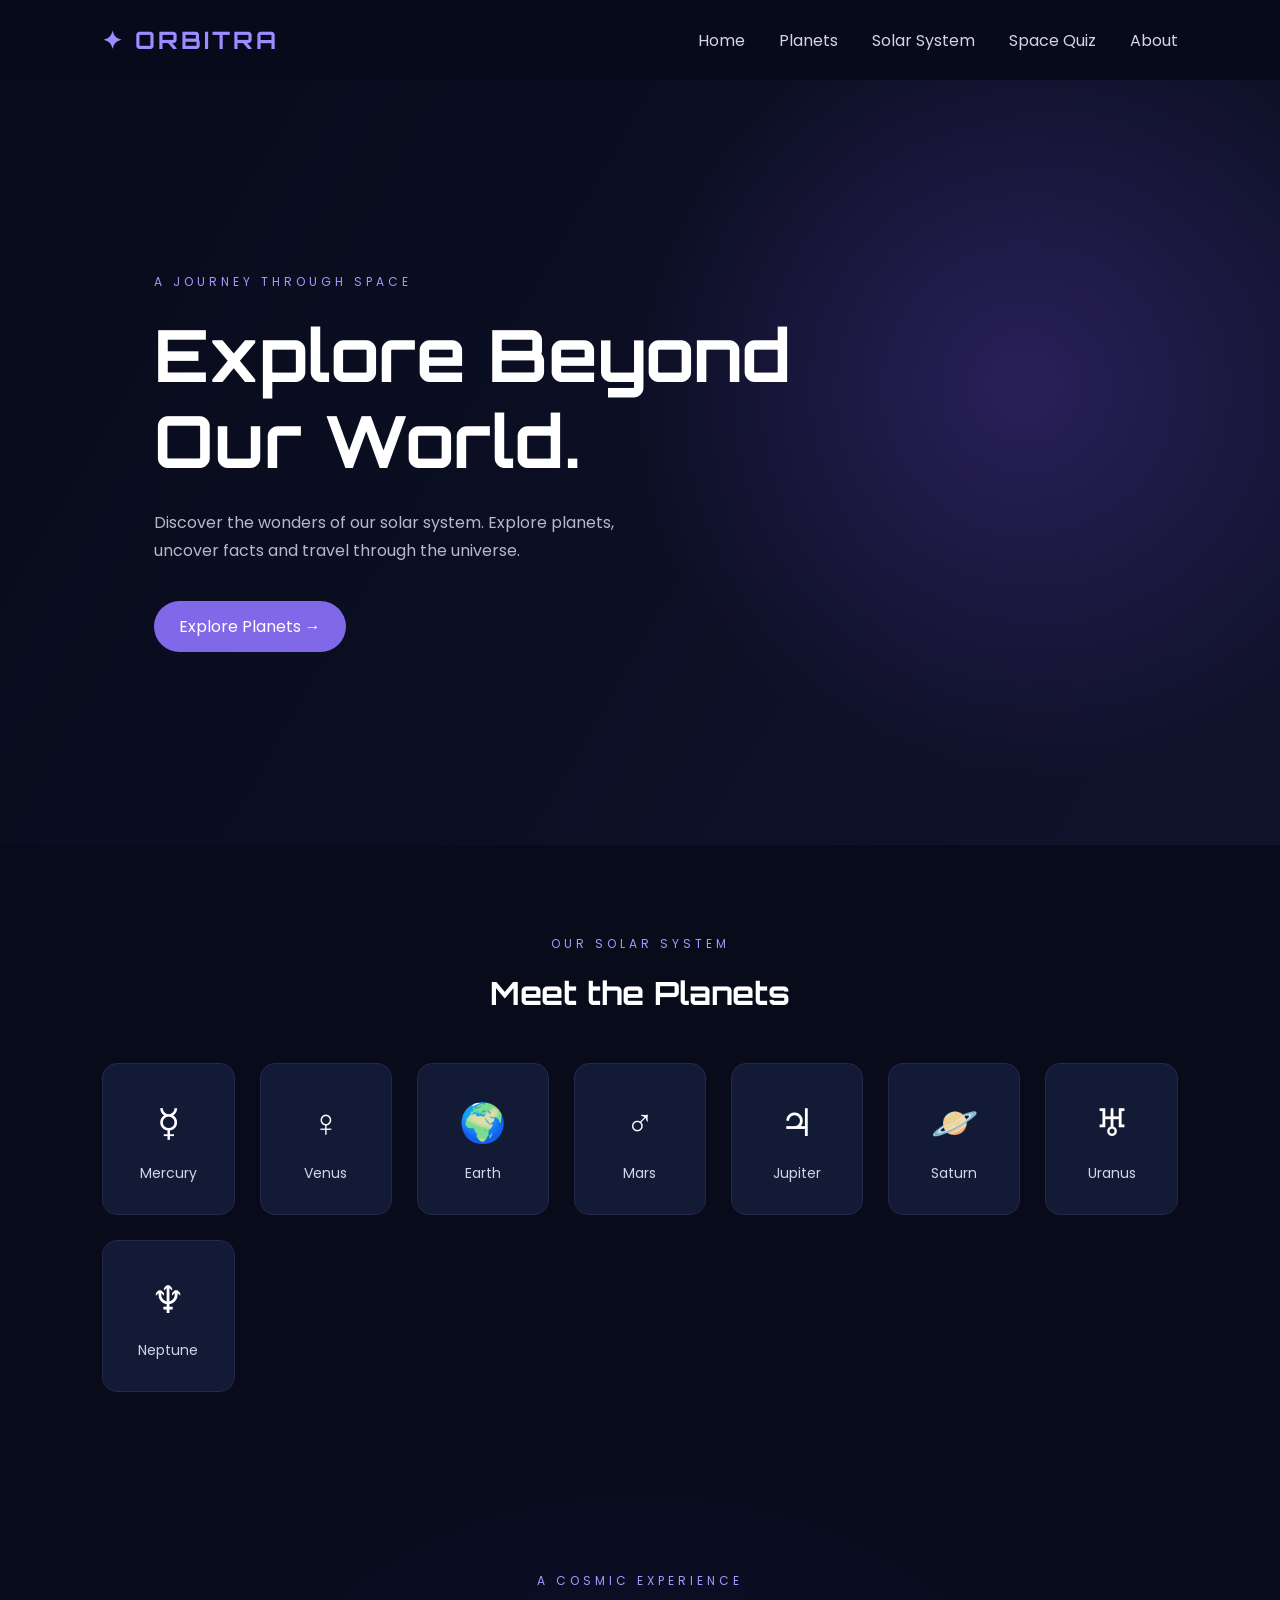
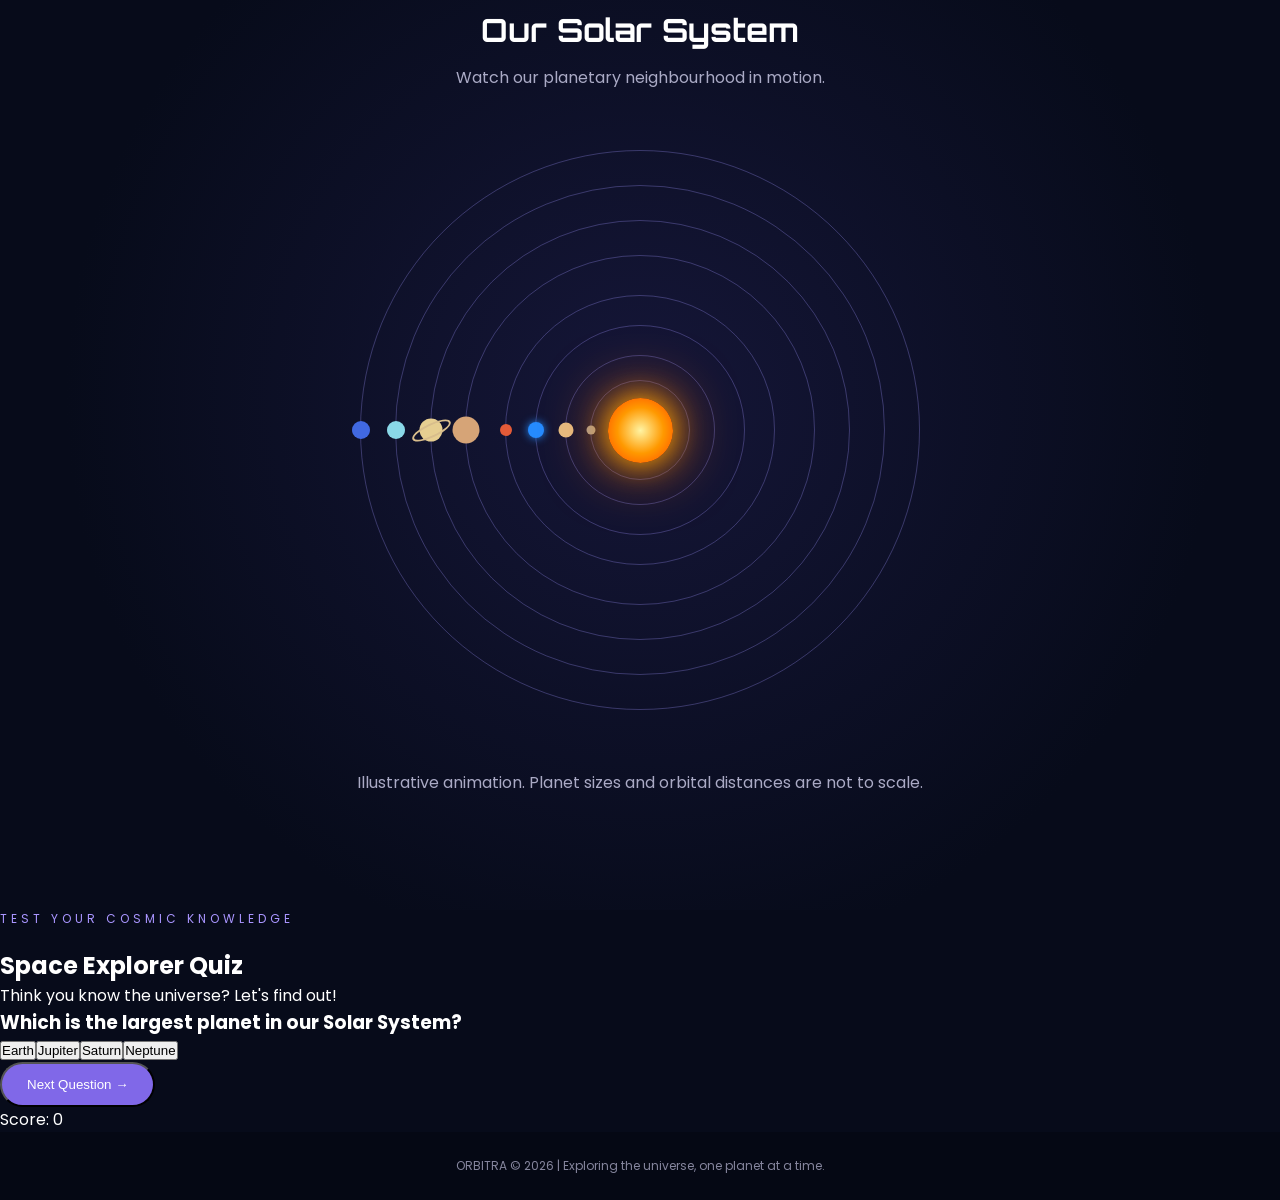
==== index.html @ 6ac7c770 "Prepare ORBITRA for GitHub Pages" ====
<!DOCTYPE html>
<html lang="en">
<head>
    <meta charset="UTF-8">
    <meta name="viewport" content="width=device-width, initial-scale=1.0">
    <title>ORBITRA | Explore the Universe</title>

    <link rel="stylesheet" href="style.css">
</head>

<body>

    <header>
        <h2 class="logo">✦ ORBITRA</h2>
        <nav>
            <a href="#home">Home</a>
            <a href="#planets">Planets</a>
            <a href="#solar-system">Solar System</a>
            <a href="#quiz">Space Quiz</a>
            <a href="#about">About</a>
        </nav>
    </header>

    <!-- HOME -->

    <section class="hero" id="home">
        <p class="tagline">A JOURNEY THROUGH SPACE</p>
        <h1>Explore Beyond<br>Our World.</h1>

        <p class="description">
            Discover the wonders of our solar system.
            Explore planets, uncover facts and travel
            through the universe.
        </p>

        <a href="#planets" class="explore-btn">Explore Planets →</a>
    </section>

    <!-- PLANETS -->

    <section class="planets" id="planets">
        <p class="tagline">OUR SOLAR SYSTEM</p>
        <h2>Meet the Planets</h2>

        <div class="planet-list">
            <div class="planet">☿<p>Mercury</p></div>
            <div class="planet">♀<p>Venus</p></div>
            <div class="planet">🌍<p>Earth</p></div>
            <div class="planet">♂<p>Mars</p></div>
            <div class="planet">♃<p>Jupiter</p></div>
            <div class="planet">🪐<p>Saturn</p></div>
            <div class="planet">♅<p>Uranus</p></div>
            <div class="planet">♆<p>Neptune</p></div>
        </div>
    </section>

    <!-- ANIMATED SOLAR SYSTEM -->

    <section class="solar-system-section" id="solar-system">

        <p class="tagline">A COSMIC EXPERIENCE</p>
        <h2>Our Solar System</h2>

        <p class="system-description">
            Watch our planetary neighbourhood in motion.
        </p>

        <div class="solar-system">
            <div class="sun"></div>

            <div class="orbit orbit-mercury">
                <div class="orbit-planet mercury"></div>
            </div>

            <div class="orbit orbit-venus">
                <div class="orbit-planet venus"></div>
            </div>

            <div class="orbit orbit-earth">
                <div class="orbit-planet earth"></div>
            </div>

            <div class="orbit orbit-mars">
                <div class="orbit-planet mars"></div>
            </div>

            <div class="orbit orbit-jupiter">
                <div class="orbit-planet jupiter"></div>
            </div>

            <div class="orbit orbit-saturn">
                <div class="orbit-planet saturn"></div>
            </div>

            <div class="orbit orbit-uranus">
                <div class="orbit-planet uranus"></div>
            </div>

            <div class="orbit orbit-neptune">
                <div class="orbit-planet neptune"></div>
            </div>
        </div>

        <p class="system-note">
            Illustrative animation. Planet sizes and orbital distances
            are not to scale.
        </p>

    </section>

    <!-- SPACE QUIZ -->

    <section class="quiz-section" id="quiz">

        <p class="tagline">TEST YOUR COSMIC KNOWLEDGE</p>
        <h2>Space Explorer Quiz</h2>

        <p class="quiz-description">
            Think you know the universe? Let's find out!
        </p>

        <div class="quiz-box">

            <h3 id="question">Loading question...</h3>

            <div id="answers" class="answers"></div>

            <p id="quizResult"></p>

            <button id="nextQuestion" class="explore-btn">
                Next Question →
            </button>

            <p id="quizScore">Score: 0</p>

        </div>

    </section>

    <!-- PLANET POPUP -->

    <div class="planet-popup" id="planetPopup">

        <div class="popup-content">

            <button class="close-btn" id="closePopup">×</button>

            <img id="planetImage" src="" alt="Planet">

            <h2 id="planetName">Planet Name</h2>

            <p id="planetDescription">
                Planet information will appear here.
            </p>

            <div class="planet-details">

                <p>
                    <strong>Distance from Sun:</strong>
                    <span id="planetDistance"></span>
                </p>

                <p>
                    <strong>Diameter:</strong>
                    <span id="planetDiameter"></span>
                </p>

                <p>
                    <strong>Average Temperature:</strong>
                    <span id="planetTemperature"></span>
                </p>

            </div>
        </div>
    </div>

    <!-- FOOTER -->

    <footer id="about">
        <p>
            ORBITRA © 2026 |
            Exploring the universe, one planet at a time.
        </p>
    </footer>

    <script src="script.js"></script>

</body>
</html>
---- style.css ----
@import url('https://fonts.googleapis.com/css2?family=Orbitron:wght@400;600;700&family=Poppins:wght@300;400;500;600&display=swap');

* {
    margin: 0;
    padding: 0;
    box-sizing: border-box;
}

html {
    scroll-behavior: smooth;
}

body {
    background: #070b1a;
    color: white;
    font-family: 'Poppins', sans-serif;
}

/* NAVIGATION */

header {
    display: flex;
    justify-content: space-between;
    align-items: center;
    padding: 25px 8%;
    background: rgba(7, 11, 26, 0.9);
}

.logo {
    font-family: 'Orbitron', sans-serif;
    color: #9d8cff;
    letter-spacing: 3px;
}

nav a {
    color: #d5d3e8;
    text-decoration: none;
    margin-left: 30px;
    transition: 0.3s;
}

nav a:hover {
    color: #a995ff;
}

/* HERO SECTION */

.hero {
    min-height: 85vh;
    display: flex;
    flex-direction: column;
    justify-content: center;
    padding: 80px 12%;
    background:
        radial-gradient(circle at 80% 40%, #29205a 0%, transparent 35%),
        linear-gradient(120deg, #070b1a, #11132d);
}

.tagline {
    color: #a995ff;
    letter-spacing: 4px;
    font-size: 12px;
    margin-bottom: 20px;
}

.hero h1 {
    font-family: 'Orbitron', sans-serif;
    font-size: clamp(38px, 6vw, 72px);
    line-height: 1.2;
    margin-bottom: 25px;
}

.description {
    color: #b8b8ca;
    max-width: 480px;
    line-height: 1.8;
    margin-bottom: 35px;
}

.explore-btn {
    display: inline-block;
    width: fit-content;
    padding: 13px 25px;
    background: #8068e8;
    color: white;
    text-decoration: none;
    border-radius: 30px;
    transition: 0.3s;
}

.explore-btn:hover {
    background: #a18cff;
    transform: translateY(-3px);
}

/* PLANETS SECTION */

.planets {
    padding: 90px 8%;
    text-align: center;
}

.planets h2 {
    font-family: 'Orbitron', sans-serif;
    font-size: 32px;
    margin-bottom: 50px;
}

.planet-list {
    display: grid;
    grid-template-columns: repeat(auto-fit, minmax(130px, 1fr));
    gap: 25px;
}

.planet {
    padding: 30px 10px;
    background: #131a35;
    border: 1px solid #29264d;
    border-radius: 15px;
    font-size: 38px;
    transition: 0.3s;
}

.planet:hover {
    transform: translateY(-8px);
    border-color: #9d8cff;
    box-shadow: 0 0 20px #8068e844;
}

.planet p {
    font-size: 14px;
    margin-top: 12px;
    color: #d5d3e8;
}

/* FOOTER */

footer {
    text-align: center;
    padding: 25px;
    color: #85859d;
    background: #050814;
    font-size: 12px;
}

/* PLANET INFORMATION POPUP */

.planet-popup {
    display: none;
    position: fixed;
    inset: 0;
    background: rgba(0, 0, 0, 0.85);
    justify-content: center;
    align-items: center;
    z-index: 1000;
    padding: 20px;
}

.popup-content {
    position: relative;
    background: #131a35;
    border: 1px solid #8068e8;
    border-radius: 20px;
    padding: 35px;
    width: 100%;
    max-width: 480px;
    text-align: center;
    box-shadow: 0 0 35px #8068e855;
}

.popup-content img {
    width: 170px;
    height: 170px;
    object-fit: contain;
    margin-bottom: 15px;
}

.popup-content h2 {
    font-family: 'Orbitron', sans-serif;
    color: #a995ff;
    margin-bottom: 15px;
}

.popup-content p {
    color: #d5d3e8;
    line-height: 1.7;
    margin-bottom: 12px;
}

.planet-details {
    margin-top: 25px;
    padding: 15px;
    background: #0b1025;
    border-radius: 12px;
    text-align: left;
}

.close-btn {
    position: absolute;
    top: 12px;
    right: 18px;
    background: none;
    border: none;
    color: white;
    font-size: 30px;
    cursor: pointer;
}

.close-btn:hover {
    color: #a995ff;
}

/* ANIMATED SOLAR SYSTEM */

.solar-system-section {display: block !important;
    padding: 90px 20px;
    text-align: center;
    overflow: hidden;
    background: radial-gradient(circle, #151638, #070b1a 70%);
}

.solar-system-section h2 {
    font-family: 'Orbitron', sans-serif;
    font-size: 32px;
    margin-bottom: 15px;
}

.system-description,
.system-note {
    color: #aaaac5;
    margin-bottom: 25px;
}

.solar-system {
    position: relative;
    width: 600px;
    height: 600px;
    max-width: 100%;
    margin: 40px auto;
    display: flex;
    align-items: center;
    justify-content: center;
}

/* SUN */

.sun {
    position: absolute;
    width: 65px;
    height: 65px;
    background: radial-gradient(circle, #fff4a3, #ff9900, #ff4500);
    border-radius: 50%;
    box-shadow: 0 0 30px #ffae00, 0 0 65px #ff6600;
    z-index: 2;
}

/* ORBITS */

.orbit {
    position: absolute;
    border: 1px solid rgba(160, 150, 255, 0.3);
    border-radius: 50%;
    animation: rotateOrbit linear infinite;
}

.orbit-planet {
    position: absolute;
    top: 50%;
    left: 0;
    transform: translate(-50%, -50%);
    border-radius: 50%;
}

/* PLANET SIZES AND COLOURS */

.orbit-mercury {
    width: 100px;
    height: 100px;
    animation-duration: 5s;
}

.mercury {
    width: 9px;
    height: 9px;
    background: #aaa49a;
}

.orbit-venus {
    width: 150px;
    height: 150px;
    animation-duration: 8s;
}

.venus {
    width: 15px;
    height: 15px;
    background: #e5bd83;
}

.orbit-earth {
    width: 210px;
    height: 210px;
    animation-duration: 11s;
}

.earth {
    width: 16px;
    height: 16px;
    background: #258bff;
    box-shadow: 0 0 8px #258bff;
}

.orbit-mars {
    width: 270px;
    height: 270px;
    animation-duration: 15s;
}

.mars {
    width: 12px;
    height: 12px;
    background: #e45b38;
}

.orbit-jupiter {
    width: 350px;
    height: 350px;
    animation-duration: 22s;
}

.jupiter {
    width: 27px;
    height: 27px;
    background: #d6a477;
}

.orbit-saturn {
    width: 420px;
    height: 420px;
    animation-duration: 28s;
}

.saturn {
    width: 23px;
    height: 23px;
    background: #e6ce91;
}

.saturn::after {
    content: "";
    position: absolute;
    width: 38px;
    height: 10px;
    border: 2px solid #d8bd8c;
    border-radius: 50%;
    top: 5px;
    left: -9px;
    transform: rotate(-25deg);
}

.orbit-uranus {
    width: 490px;
    height: 490px;
    animation-duration: 35s;
}

.uranus {
    width: 18px;
    height: 18px;
    background: #8ad8e8;
}

.orbit-neptune {
    width: 560px;
    height: 560px;
    animation-duration: 42s;
}

.neptune {
    width: 18px;
    height: 18px;
    background: #4169e1;
}

/* ORBIT ANIMATION */

@keyframes rotateOrbit {
    from {
        transform: rotate(0deg);
    }

    to {
        transform: rotate(360deg);
    }
}

/* MOBILE SCREEN */

@media (max-width: 650px) {
    .solar-system {
        transform: scale(0.65);
        transform-origin: center;
        margin: -50px auto;
    }
}
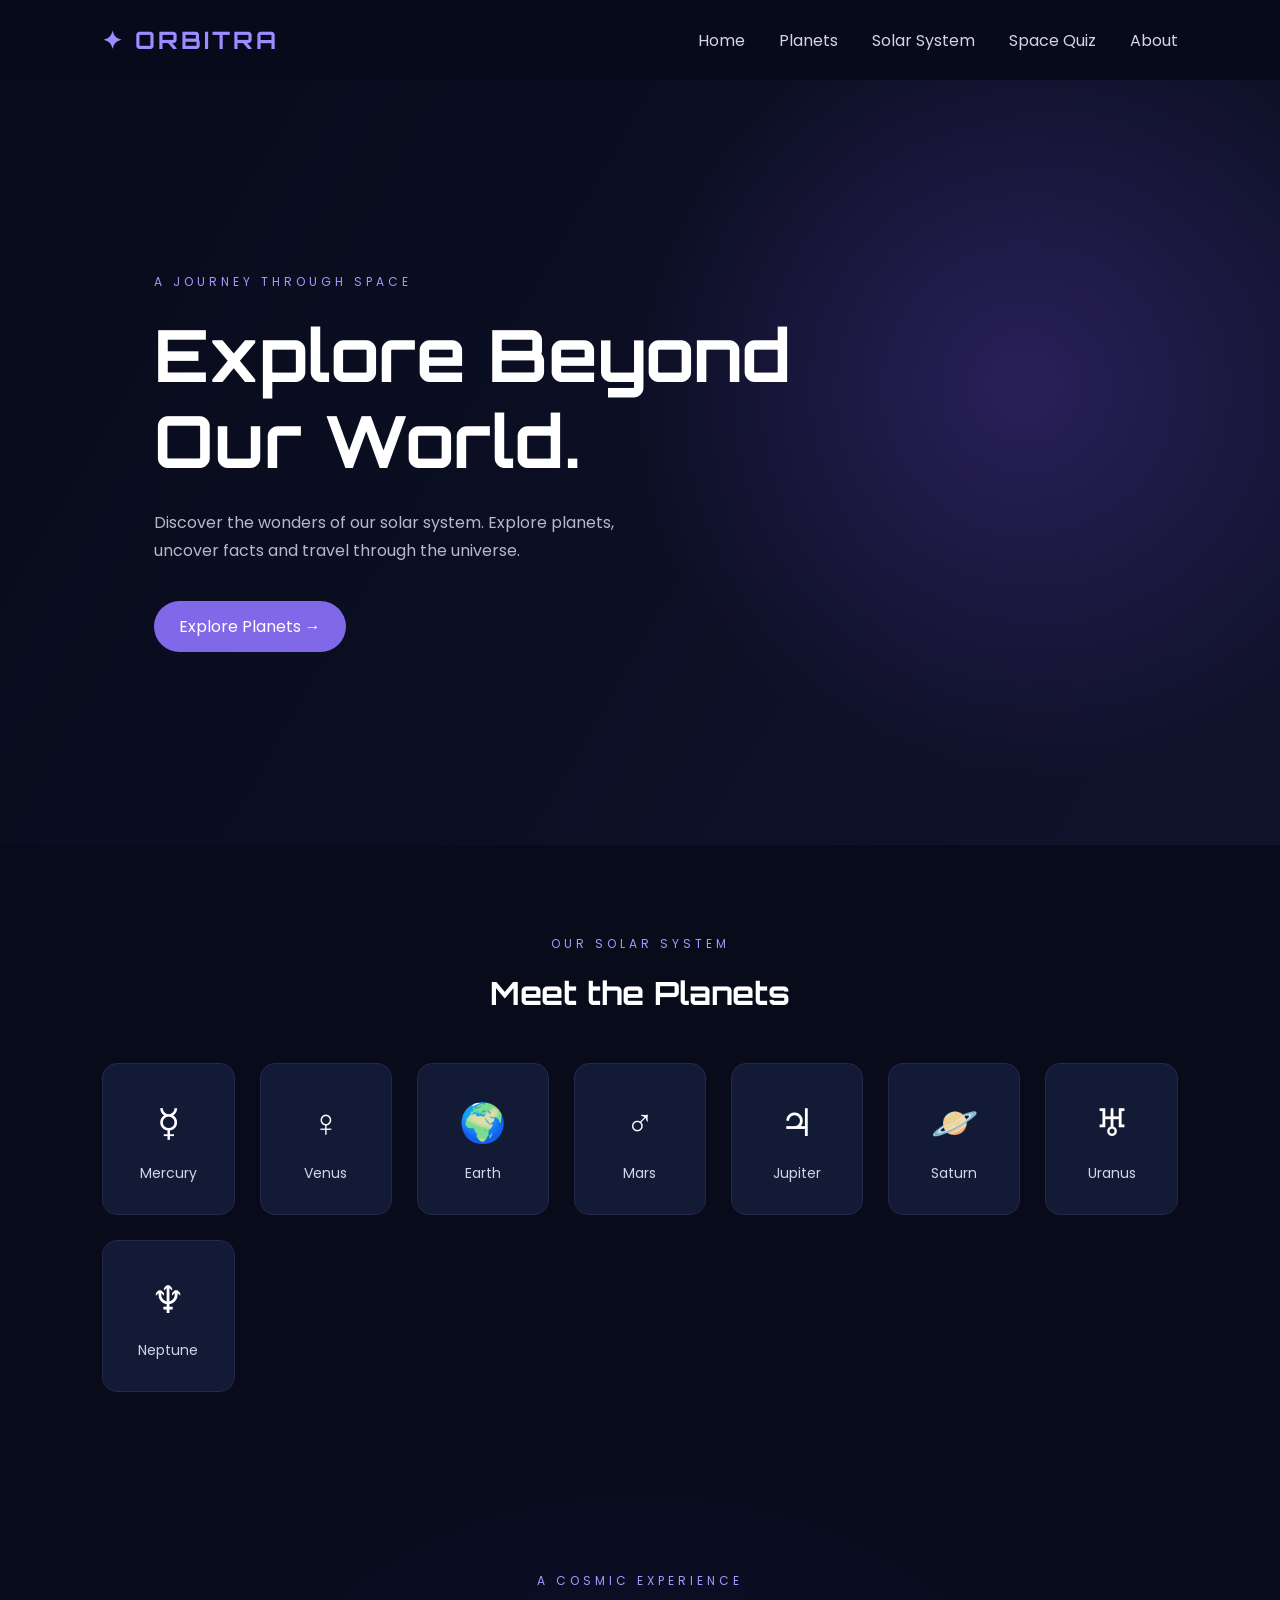
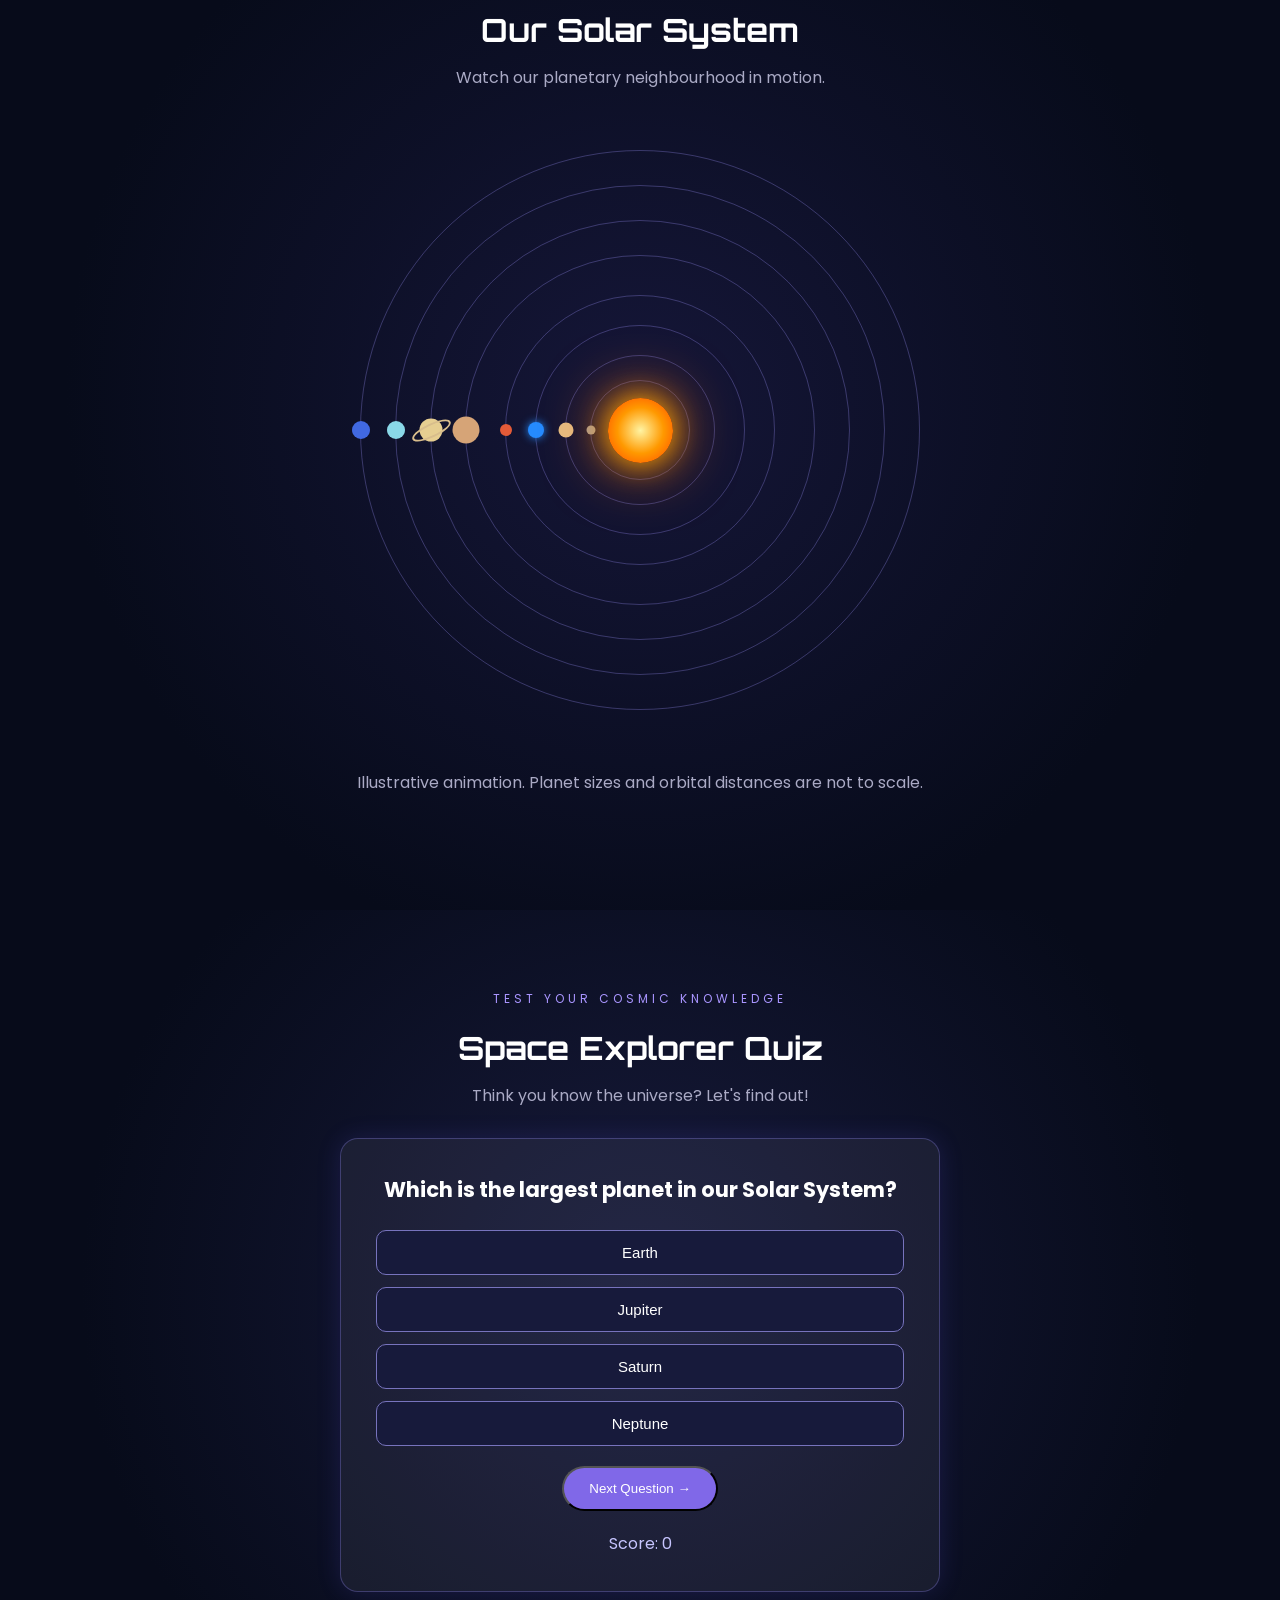
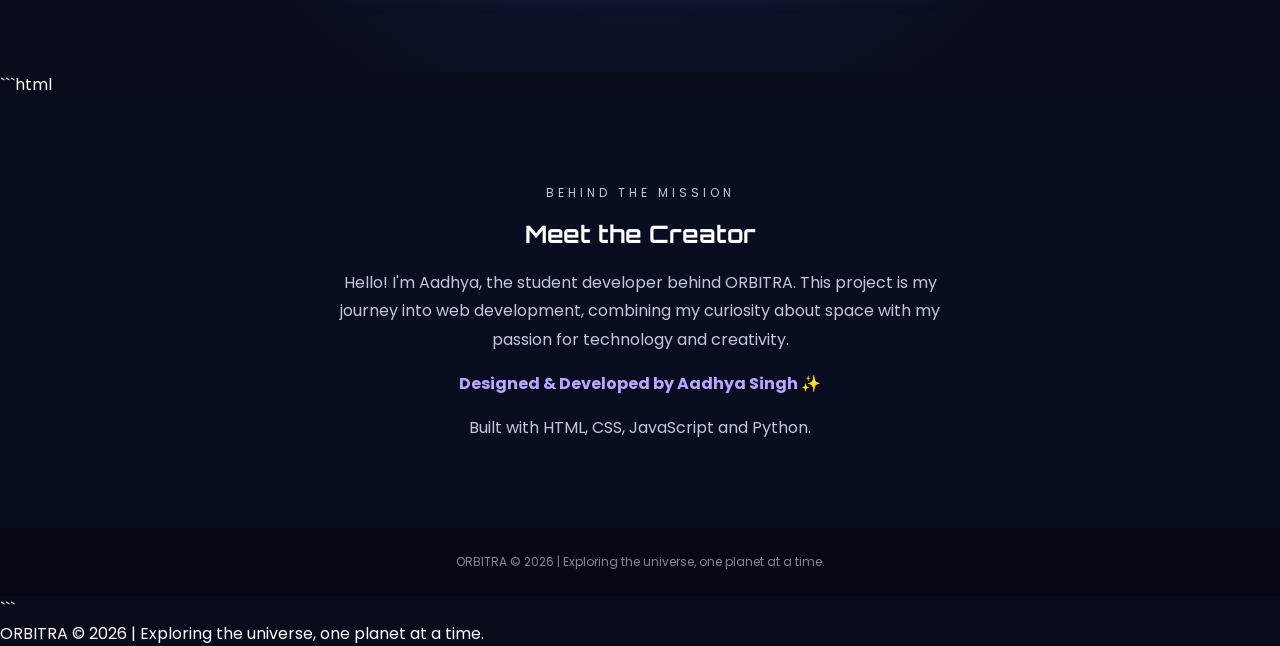
==== commit 18c828f1: "Add creator section" ====
--- a/index.html
+++ b/index.html
@@ -177,11 +177,34 @@
 
     <!-- FOOTER -->
 
-    <footer id="about">
+    ```html
+<section class="creator-section">
+    <p class="tagline">BEHIND THE MISSION</p>
+    <h2>Meet the Creator</h2>
+
+    <p>
+        Hello! I'm Aadhya, the student developer behind ORBITRA.
+        This project is my journey into web development,
+        combining my curiosity about space with my passion
+        for technology and creativity.
+    </p>
+
+    <p class="creator-credit">
+        Designed & Developed by Aadhya Singh ✨
+    </p>
+
+    <p>Built with HTML, CSS, JavaScript and Python.</p>
+</section>
+
+<footer id="about">
+    <p>ORBITRA © 2026 | Exploring the universe, one planet at a time.</p>
+</footer>
+```
         <p>
             ORBITRA © 2026 |
             Exploring the universe, one planet at a time.
         </p>
+
     </footer>
 
     <script src="script.js"></script>
--- a/style.css
+++ b/style.css
@@ -404,3 +404,95 @@
         margin: -50px auto;
     }
 }
+
+/* SPACE QUIZ */
+
+.quiz-section {
+    padding: 80px 20px;
+    text-align: center;
+    background: radial-gradient(circle, #171a3b, #070b1a 75%);
+}
+
+.quiz-section h2 {
+    font-family: 'Orbitron', sans-serif;
+    font-size: 32px;
+    margin-bottom: 15px;
+}
+
+.quiz-description {
+    color: #aaaac5;
+    margin-bottom: 30px;
+}
+
+.quiz-box {
+    max-width: 600px;
+    margin: auto;
+    padding: 35px;
+    background: rgba(255, 255, 255, 0.06);
+    border: 1px solid rgba(150, 140, 255, 0.3);
+    border-radius: 18px;
+    box-shadow: 0 0 25px rgba(100, 90, 255, 0.15);
+}
+
+.quiz-box h3 {
+    margin-bottom: 25px;
+    font-size: 21px;
+}
+
+.answers {
+    display: grid;
+    gap: 12px;
+}
+
+.answers button {
+    padding: 13px;
+    border: 1px solid #7773bd;
+    border-radius: 10px;
+    background: #171a3b;
+    color: white;
+    font-size: 15px;
+    cursor: pointer;
+    transition: 0.3s;
+}
+
+.answers button:hover {
+    background: #4541a0;
+    transform: scale(1.02);
+}
+
+.answers button:disabled {
+    cursor: default;
+}
+
+#quizResult {
+    margin: 20px 0;
+    font-weight: bold;
+    color: #a99cff;
+}
+
+#quizScore {
+    margin-top: 20px;
+    color: #c7c5ff;
+}
+.creator-section {
+    padding: 70px 20px;
+    text-align: center;
+    background: #090d20;
+}
+
+.creator-section h2 {
+    font-family: 'Orbitron', sans-serif;
+    margin-bottom: 20px;
+}
+
+.creator-section p {
+    max-width: 650px;
+    margin: 15px auto;
+    color: #c5c5dc;
+    line-height: 1.8;
+}
+
+.creator-section .creator-credit {
+    color: #b8a7ff;
+    font-weight: bold;
+}
